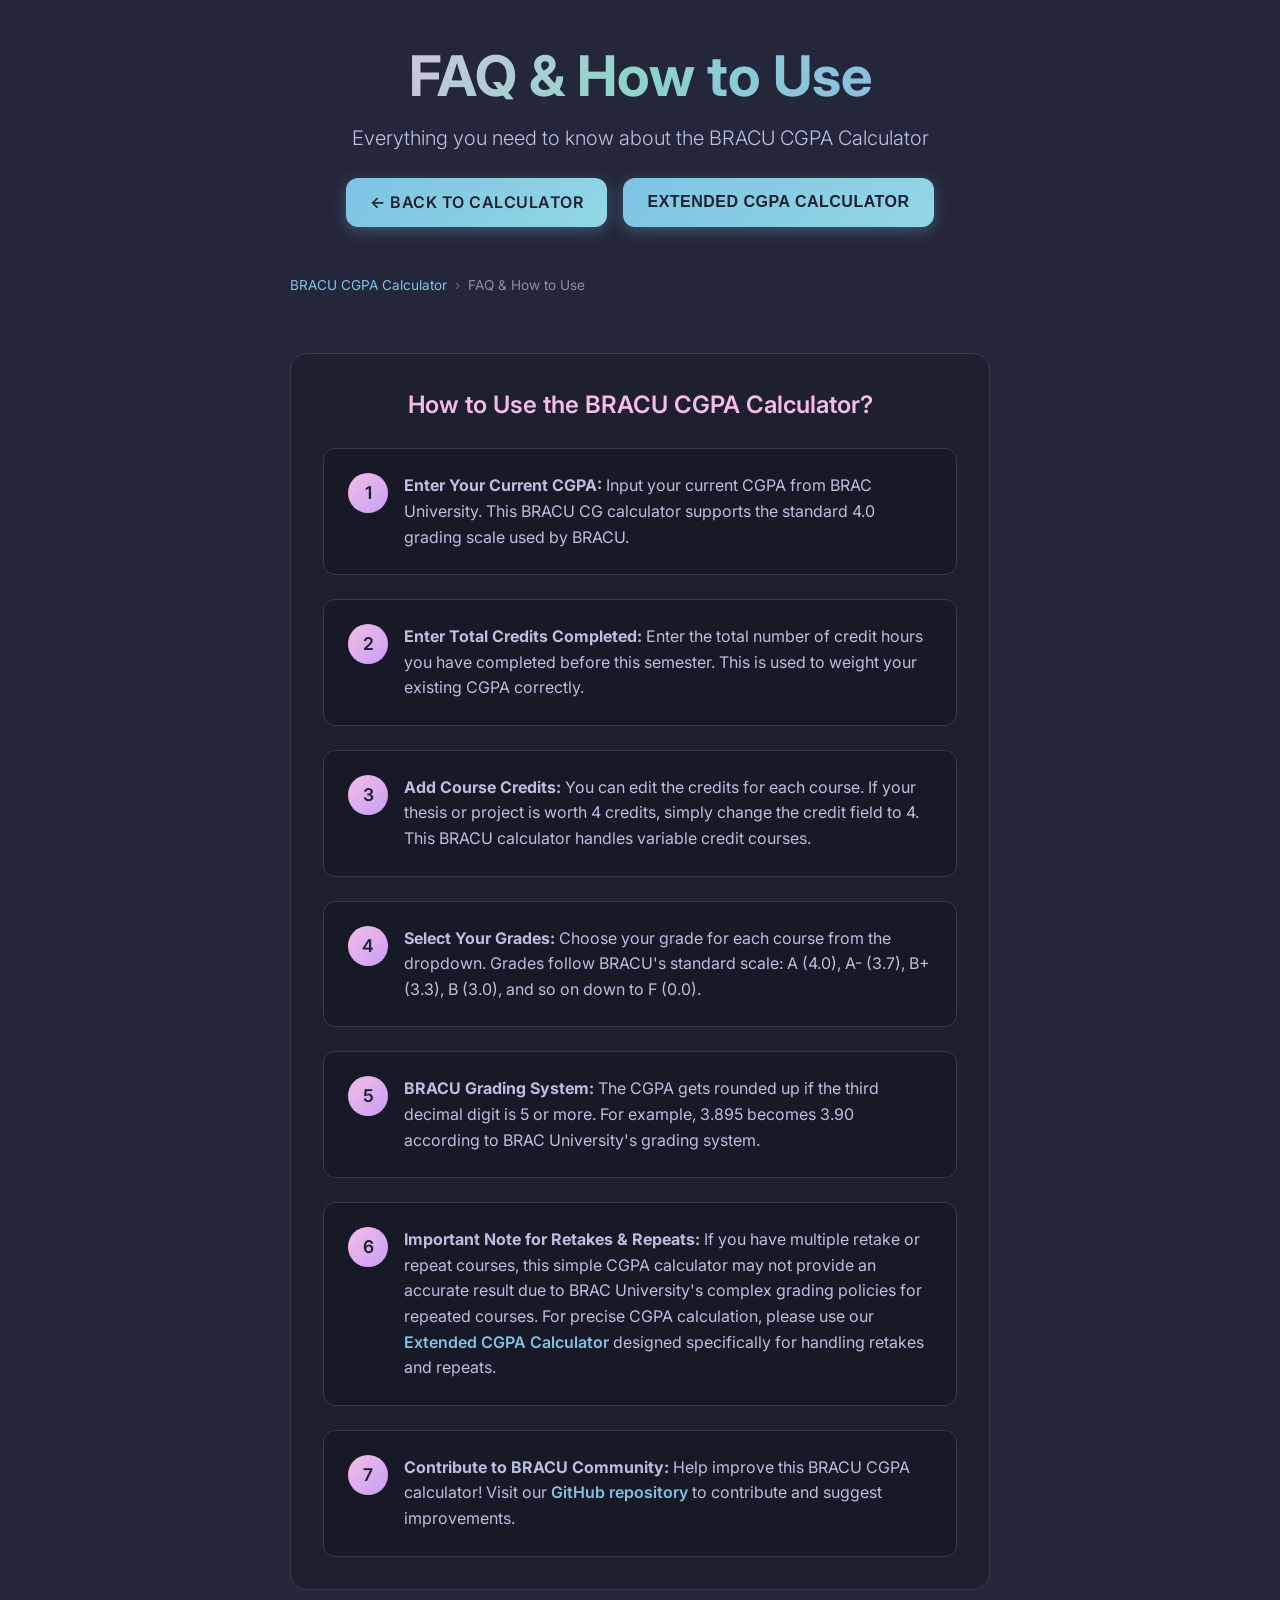
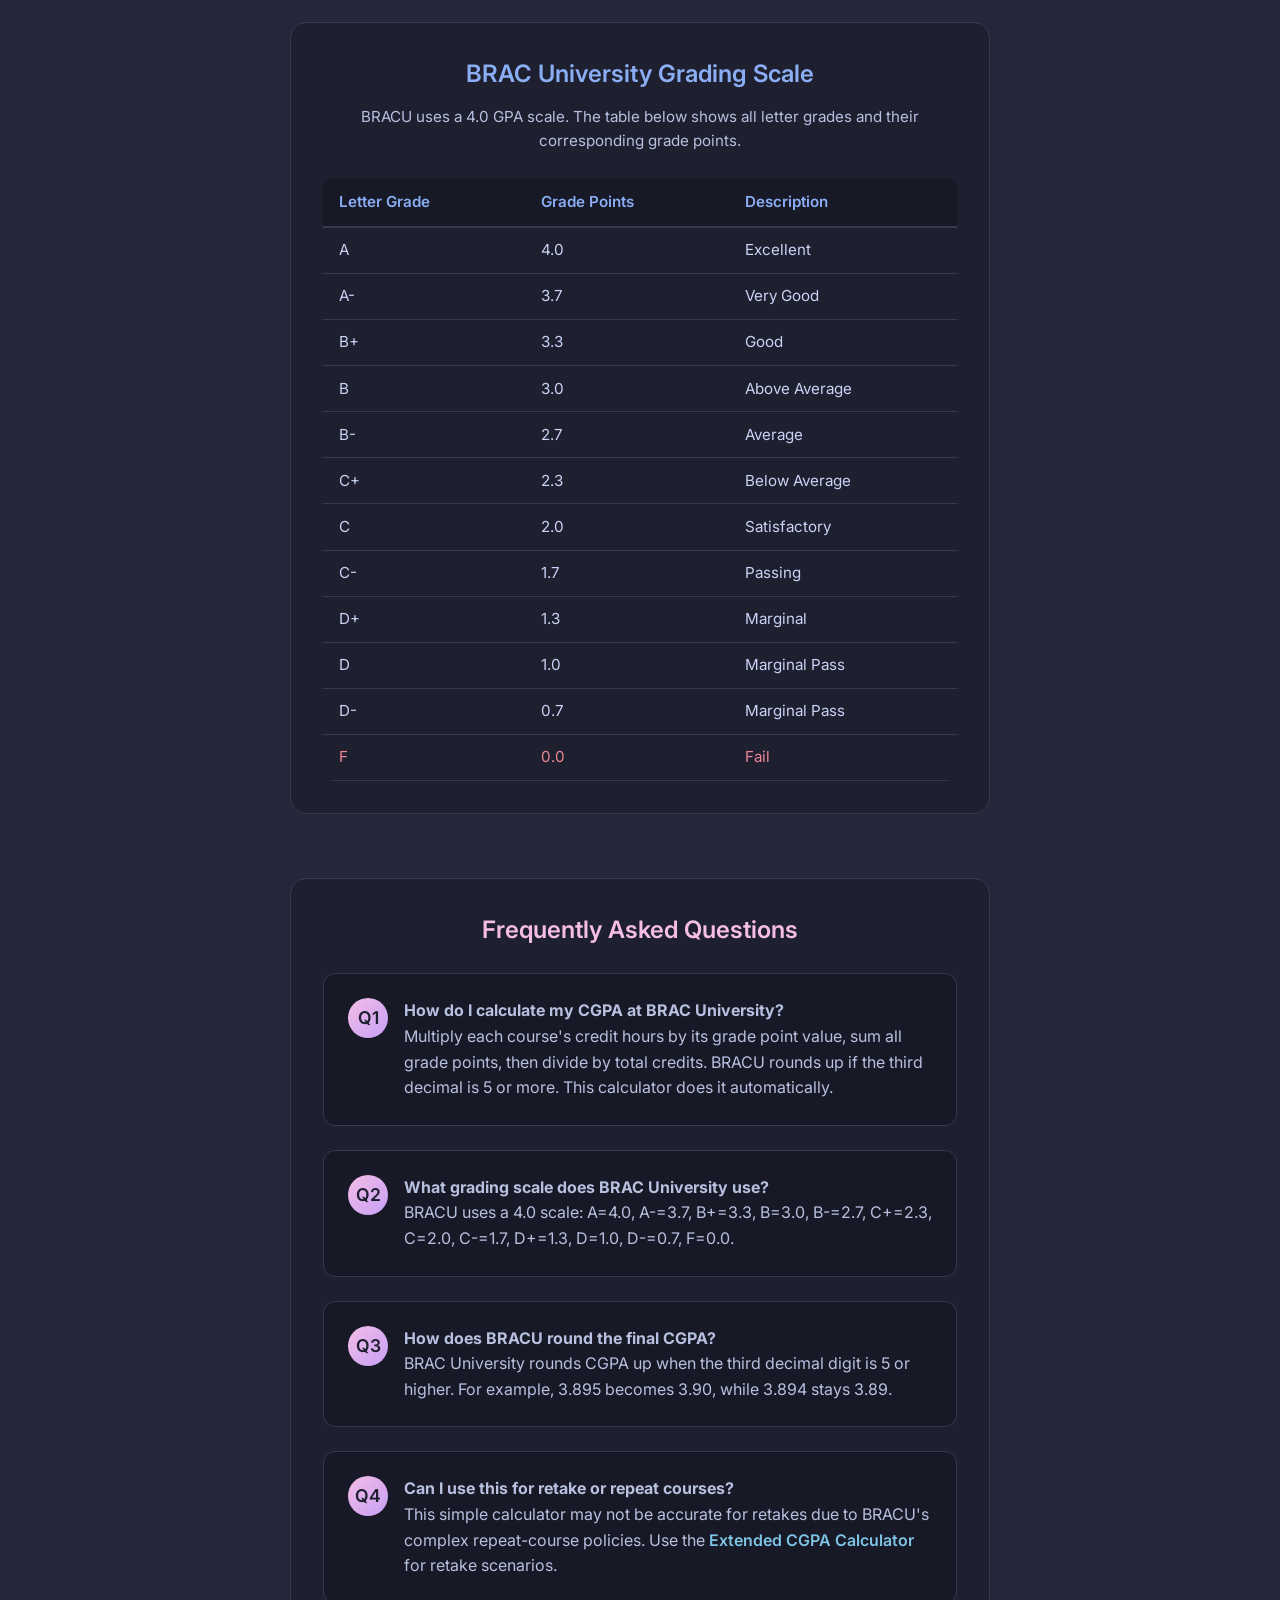
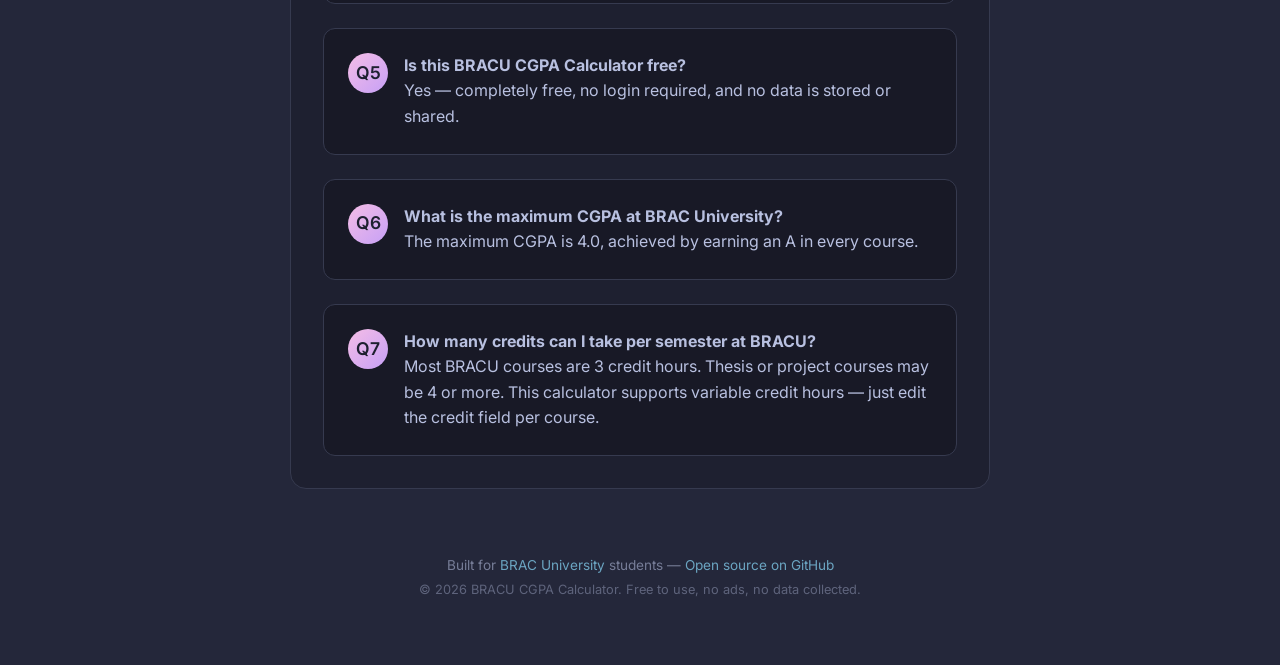
==== faq.html @ f89f16a8 "Optimized SEO and added FAQ page" ====
<!DOCTYPE html>
<html lang="en">
  <head>
    <!-- Google tag (gtag.js) -->
    <script async src="https://www.googletagmanager.com/gtag/js?id=G-V8XF8E885L"></script>
    <script>
      window.dataLayer = window.dataLayer || [];
      function gtag(){dataLayer.push(arguments);}
      gtag('js', new Date());
      gtag('config', 'G-V8XF8E885L');
    </script>
    <meta charset="UTF-8" />
    <meta name="viewport" content="width=device-width, initial-scale=1.0" />

    <!-- SEO Meta Tags -->
    <title>BRACU CGPA Calculator – FAQ & How to Use Guide</title>
    <meta name="description" content="Learn how to use the BRACU CGPA Calculator. Understand BRAC University's grading scale, CGPA rounding rules, retake policies, and get answers to common questions." />
    <meta name="keywords" content="bracu cgpa calculator how to use, brac university grading scale, bracu cgpa rounding, how to calculate cgpa bracu, bracu grade calculator guide, brac university gpa faq, bracu cgpa retake calculator" />
    <meta name="author" content="BRACU CGPA Calculator" />
    <meta name="robots" content="index, follow, max-snippet:-1, max-image-preview:large, max-video-preview:-1" />
    <meta name="language" content="English" />
    <!-- Bing Verification -->
    <meta name="msvalidate.01" content="f8c51f0c7c2448a6900e82aba6c98d94" />
    <!-- Mobile / PWA -->
    <meta name="theme-color" content="#8bd5ca" />
    <meta name="mobile-web-app-capable" content="yes" />
    <meta name="apple-mobile-web-app-capable" content="yes" />
    <meta name="apple-mobile-web-app-status-bar-style" content="black-translucent" />
    <meta name="apple-mobile-web-app-title" content="BRACU CGPA" />
    <!-- Geo tags -->
    <meta name="geo.region" content="BD" />
    <meta name="geo.placename" content="Dhaka, Bangladesh" />
    <meta name="geo.position" content="23.8103;90.4125" />
    <meta name="ICBM" content="23.8103, 90.4125" />

    <!-- Open Graph -->
    <meta property="og:title" content="BRACU CGPA Calculator – FAQ & How to Use Guide" />
    <meta property="og:description" content="Learn how to use the BRACU CGPA Calculator. Understand BRAC University's grading scale, CGPA rounding rules, retake policies, and get answers to common questions." />
    <meta property="og:type" content="article" />
    <meta property="og:url" content="https://badhon495.github.io/bracu-cgpa-calculator/faq.html" />
    <meta property="og:image" content="https://badhon495.github.io/bracu-cgpa-calculator/og-image.png" />
    <meta property="og:image:width" content="1200" />
    <meta property="og:image:height" content="630" />
    <meta property="og:image:alt" content="BRACU CGPA Calculator – Fast & Ad-Free Grade Calculator for BRAC University" />
    <meta property="og:locale" content="en_US" />
    <meta property="og:site_name" content="BRACU CGPA Calculator" />

    <!-- Twitter Card -->
    <meta name="twitter:card" content="summary_large_image" />
    <meta name="twitter:title" content="BRACU CGPA Calculator – FAQ & How to Use Guide" />
    <meta name="twitter:description" content="Learn how to use the BRACU CGPA Calculator. Understand BRAC University's grading scale, CGPA rounding rules, and retake policies." />
    <meta name="twitter:image" content="https://badhon495.github.io/bracu-cgpa-calculator/og-image.png" />
    <meta name="twitter:image:alt" content="BRACU CGPA Calculator – FAQ & How to Use Guide" />
    <meta name="twitter:site" content="@badhon495" />

    <!-- Canonical URL -->
    <link rel="canonical" href="https://badhon495.github.io/bracu-cgpa-calculator/faq.html" />

    <!-- PWA Manifest -->
    <link rel="manifest" href="manifest.json" />

    <!-- Favicon -->
    <link rel="icon" type="image/png" href="https://badhon495.github.io/bracu-cgpa-calculator/favicon-32x32.png" sizes="32x32">
    <link rel="icon" type="image/png" href="https://badhon495.github.io/bracu-cgpa-calculator/favicon-16x16.png" sizes="16x16">
    <link rel="shortcut icon" type="image/png" href="https://badhon495.github.io/bracu-cgpa-calculator/favicon-32x32.png">
    <link rel="icon" type="image/x-icon" href="https://badhon495.github.io/bracu-cgpa-calculator/favicon.ico">
    <link rel="icon" type="image/svg+xml" href="https://badhon495.github.io/bracu-cgpa-calculator/favicon.svg">
    <link rel="apple-touch-icon" sizes="180x180" href="https://badhon495.github.io/bracu-cgpa-calculator/apple-touch-icon.png">

    <!-- JSON-LD: BreadcrumbList -->
    <script type="application/ld+json">
    {
      "@context": "https://schema.org",
      "@type": "BreadcrumbList",
      "itemListElement": [
        {
          "@type": "ListItem",
          "position": 1,
          "name": "BRACU CGPA Calculator",
          "item": "https://badhon495.github.io/bracu-cgpa-calculator/"
        },
        {
          "@type": "ListItem",
          "position": 2,
          "name": "FAQ & How to Use",
          "item": "https://badhon495.github.io/bracu-cgpa-calculator/faq.html"
        }
      ]
    }
    </script>

    <!-- JSON-LD: FAQPage -->
    <script type="application/ld+json">
    {
      "@context": "https://schema.org",
      "@type": "FAQPage",
      "mainEntity": [
        {
          "@type": "Question",
          "name": "How do I calculate my CGPA at BRAC University (BRACU)?",
          "acceptedAnswer": {
            "@type": "Answer",
            "text": "To calculate your CGPA at BRACU, multiply each course's credit hours by its grade point value (A=4.0, A-=3.7, B+=3.3, etc.), sum all grade points, then divide by the total credit hours. BRACU rounds up the result if the third decimal digit is 5 or more. Use the BRACU CGPA Calculator for instant results."
          }
        },
        {
          "@type": "Question",
          "name": "What grading scale does BRAC University use?",
          "acceptedAnswer": {
            "@type": "Answer",
            "text": "BRAC University uses a 4.0 grading scale: A=4.0, A-=3.7, B+=3.3, B=3.0, B-=2.7, C+=2.3, C=2.0, C-=1.7, D+=1.3, D=1.0, D-=0.7, F=0.0. BRACU rounds the final CGPA up if the third decimal place is 5 or higher."
          }
        },
        {
          "@type": "Question",
          "name": "How does BRACU round CGPA?",
          "acceptedAnswer": {
            "@type": "Answer",
            "text": "BRAC University rounds CGPA up if the third decimal digit is 5 or more. For example, a raw CGPA of 3.895 becomes 3.90, while 3.894 stays 3.89. This calculator applies that rounding rule automatically."
          }
        },
        {
          "@type": "Question",
          "name": "Can I use this calculator for retake or repeat courses?",
          "acceptedAnswer": {
            "@type": "Answer",
            "text": "This simple BRACU CGPA Calculator may not give accurate results if you have multiple retake or repeat courses, due to BRAC University's complex policies for repeated courses. Use the Extended CGPA Calculator at https://badhon495.github.io/should-i-retake/ for precise retake calculations."
          }
        },
        {
          "@type": "Question",
          "name": "Is this BRACU CGPA Calculator free?",
          "acceptedAnswer": {
            "@type": "Answer",
            "text": "Yes, this BRACU CGPA Calculator is completely free to use. No registration, no login, and no personal data is collected."
          }
        },
        {
          "@type": "Question",
          "name": "What is the maximum CGPA at BRAC University?",
          "acceptedAnswer": {
            "@type": "Answer",
            "text": "The maximum CGPA at BRAC University is 4.0, achieved by getting an A (4.0) in every course."
          }
        },
        {
          "@type": "Question",
          "name": "How many credits can I take per semester at BRACU?",
          "acceptedAnswer": {
            "@type": "Answer",
            "text": "Most courses at BRAC University are 3 credit hours. Some courses like thesis or projects may be 4 or more credits. This calculator supports variable credit hours per course — simply edit the credit field for each course."
          }
        }
      ]
    }
    </script>

    <!-- Critical CSS to prevent FOUC -->
    <style>
      * { margin: 0; padding: 0; box-sizing: border-box; }
      body {
        font-family: "Inter", -apple-system, BlinkMacSystemFont, "Segoe UI", Roboto, Oxygen, Ubuntu, Cantarell, sans-serif;
        background: #24273a;
        min-height: 100vh;
        color: #cad3f5;
        opacity: 0;
        transition: opacity 0.3s ease;
      }
      body.loaded { opacity: 1; }
      .initial-loader {
        position: fixed; top: 0; left: 0; width: 100%; height: 100%;
        background: #24273a; display: flex; align-items: center;
        justify-content: center; z-index: 9999; color: #cad3f5;
      }
      .initial-loader.hidden { opacity: 0; pointer-events: none; transition: opacity 0.3s ease; }
      .loader-content { text-align: center; }
      .loader-spinner {
        width: 40px; height: 40px;
        border: 4px solid rgba(202, 211, 245, 0.3);
        border-left: 4px solid #cad3f5;
        border-radius: 50%;
        animation: spin 1s linear infinite;
        margin: 1rem auto;
      }
      @keyframes spin { 0% { transform: rotate(0deg); } 100% { transform: rotate(360deg); } }
    </style>

    <!-- Preload fonts -->
    <link rel="preconnect" href="https://fonts.googleapis.com" />
    <link rel="preconnect" href="https://fonts.gstatic.com" crossorigin />
    <link
      href="https://fonts.googleapis.com/css2?family=Inter:wght@300;400;500;600;700&display=swap"
      rel="stylesheet"
      media="print"
      onload="this.media='all'; this.onload=null;"
    />
    <noscript>
      <link href="https://fonts.googleapis.com/css2?family=Inter:wght@300;400;500;600;700&display=swap" rel="stylesheet" />
    </noscript>

    <!-- Preload critical resources -->
    <link rel="preload" href="style.css" as="style" />
    <link rel="stylesheet" href="style.css" />

    <!-- Font loading script -->
    <script>
      (function() {
        if ('fonts' in document) {
          Promise.race([
            document.fonts.load('400 1em Inter'),
            document.fonts.load('600 1em Inter')
          ]).then(function() {
            document.body.classList.add('fonts-loaded');
          }).catch(function() {});
        }
      })();
    </script>
  </head>
  <body>

    <!-- Initial loader -->
    <div class="initial-loader" id="initialLoader">
      <div class="loader-content">
        <h2>BRACU CGPA Calculator</h2>
        <div class="loader-spinner"></div>
        <p>Loading...</p>
      </div>
    </div>

    <div class="container" id="main-content">

      <!-- Header -->
      <header class="header">
        <h1>FAQ &amp; How to Use</h1>
        <p>Everything you need to know about the BRACU CGPA Calculator</p>
        <div style="margin-top: 1.5rem; display: flex; gap: 1rem; justify-content: center; flex-wrap: wrap;">
          <a href="https://badhon495.github.io/bracu-cgpa-calculator/" class="simple-calculator-btn" aria-label="Go to BRACU CGPA Calculator">
            ← Back to Calculator
          </a>
          <button
            onclick="window.open('https://badhon495.github.io/should-i-retake/', '_blank')"
            class="simple-calculator-btn"
            aria-label="Open Extended CGPA Calculator"
          >
            Extended CGPA Calculator
          </button>
        </div>
      </header>

      <!-- Breadcrumb -->
      <nav class="breadcrumb" aria-label="Breadcrumb">
        <ol>
          <li><a href="https://badhon495.github.io/bracu-cgpa-calculator/">BRACU CGPA Calculator</a></li>
          <li aria-current="page">FAQ &amp; How to Use</li>
        </ol>
      </nav>

      <div class="faq-page-card">

        <!-- How to Use Section -->
        <section aria-labelledby="how-to-use-heading">
          <div class="how-to-use-card">
            <h2 id="how-to-use-heading">How to Use the BRACU CGPA Calculator?</h2>
            <div class="steps-container">
              <div class="step">
                <span class="step-number">1</span>
                <div class="step-content">
                  <p>
                    <strong>Enter Your Current CGPA:</strong> Input your current CGPA from BRAC University. This BRACU CG calculator supports the standard 4.0 grading scale used by BRACU.
                  </p>
                </div>
              </div>
              <div class="step">
                <span class="step-number">2</span>
                <div class="step-content">
                  <p>
                    <strong>Enter Total Credits Completed:</strong> Enter the total number of credit hours you have completed before this semester. This is used to weight your existing CGPA correctly.
                  </p>
                </div>
              </div>
              <div class="step">
                <span class="step-number">3</span>
                <div class="step-content">
                  <p>
                    <strong>Add Course Credits:</strong> You can edit the credits for each course. If your thesis or project is worth 4 credits, simply change the credit field to 4. This BRACU calculator handles variable credit courses.
                  </p>
                </div>
              </div>
              <div class="step">
                <span class="step-number">4</span>
                <div class="step-content">
                  <p>
                    <strong>Select Your Grades:</strong> Choose your grade for each course from the dropdown. Grades follow BRACU's standard scale: A (4.0), A- (3.7), B+ (3.3), B (3.0), and so on down to F (0.0).
                  </p>
                </div>
              </div>
              <div class="step">
                <span class="step-number">5</span>
                <div class="step-content">
                  <p>
                    <strong>BRACU Grading System:</strong> The CGPA gets rounded up if the third decimal digit is 5 or more. For example, 3.895 becomes 3.90 according to BRAC University's grading system.
                  </p>
                </div>
              </div>
              <div class="step">
                <span class="step-number">6</span>
                <div class="step-content">
                  <p>
                    <strong>Important Note for Retakes &amp; Repeats:</strong> If you have multiple retake or repeat courses, this simple CGPA calculator may not provide an accurate result due to BRAC University's complex grading policies for repeated courses. For precise CGPA calculation, please use our <a href="https://badhon495.github.io/should-i-retake/" target="_blank" rel="noopener noreferrer">Extended CGPA Calculator</a> designed specifically for handling retakes and repeats.
                  </p>
                </div>
              </div>
              <div class="step">
                <span class="step-number">7</span>
                <div class="step-content">
                  <p>
                    <strong>Contribute to BRACU Community:</strong> Help improve this BRACU CGPA calculator! Visit our
                    <a href="https://github.com/badhon495/BRACU-CGPA-Calculator" target="_blank" rel="noopener noreferrer">GitHub repository</a>
                    to contribute and suggest improvements.
                  </p>
                </div>
              </div>
            </div>
          </div>
        </section>

        <!-- BRACU Grading Table -->
        <section aria-labelledby="grading-table-heading" class="grading-section">
          <h2 id="grading-table-heading">BRAC University Grading Scale</h2>
          <p class="grading-intro">BRACU uses a 4.0 GPA scale. The table below shows all letter grades and their corresponding grade points.</p>
          <div class="grade-table-wrapper">
            <table class="grade-table" aria-label="BRAC University grading scale">
              <thead>
                <tr>
                  <th scope="col">Letter Grade</th>
                  <th scope="col">Grade Points</th>
                  <th scope="col">Description</th>
                </tr>
              </thead>
              <tbody>
                <tr><td>A</td><td>4.0</td><td>Excellent</td></tr>
                <tr><td>A-</td><td>3.7</td><td>Very Good</td></tr>
                <tr><td>B+</td><td>3.3</td><td>Good</td></tr>
                <tr><td>B</td><td>3.0</td><td>Above Average</td></tr>
                <tr><td>B-</td><td>2.7</td><td>Average</td></tr>
                <tr><td>C+</td><td>2.3</td><td>Below Average</td></tr>
                <tr><td>C</td><td>2.0</td><td>Satisfactory</td></tr>
                <tr><td>C-</td><td>1.7</td><td>Passing</td></tr>
                <tr><td>D+</td><td>1.3</td><td>Marginal</td></tr>
                <tr><td>D</td><td>1.0</td><td>Marginal Pass</td></tr>
                <tr><td>D-</td><td>0.7</td><td>Marginal Pass</td></tr>
                <tr class="fail-row"><td>F</td><td>0.0</td><td>Fail</td></tr>
              </tbody>
            </table>
          </div>
        </section>

        <!-- FAQ Section -->
        <section aria-labelledby="faq-heading">
          <div class="how-to-use-card">
            <h2 id="faq-heading">Frequently Asked Questions</h2>
            <div class="steps-container">
              <div class="step">
                <span class="step-number">Q1</span>
                <div class="step-content">
                  <p><strong>How do I calculate my CGPA at BRAC University?</strong><br>Multiply each course's credit hours by its grade point value, sum all grade points, then divide by total credits. BRACU rounds up if the third decimal is 5 or more. This calculator does it automatically.</p>
                </div>
              </div>
              <div class="step">
                <span class="step-number">Q2</span>
                <div class="step-content">
                  <p><strong>What grading scale does BRAC University use?</strong><br>BRACU uses a 4.0 scale: A=4.0, A-=3.7, B+=3.3, B=3.0, B-=2.7, C+=2.3, C=2.0, C-=1.7, D+=1.3, D=1.0, D-=0.7, F=0.0.</p>
                </div>
              </div>
              <div class="step">
                <span class="step-number">Q3</span>
                <div class="step-content">
                  <p><strong>How does BRACU round the final CGPA?</strong><br>BRAC University rounds CGPA up when the third decimal digit is 5 or higher. For example, 3.895 becomes 3.90, while 3.894 stays 3.89.</p>
                </div>
              </div>
              <div class="step">
                <span class="step-number">Q4</span>
                <div class="step-content">
                  <p><strong>Can I use this for retake or repeat courses?</strong><br>This simple calculator may not be accurate for retakes due to BRACU's complex repeat-course policies. Use the <a href="https://badhon495.github.io/should-i-retake/" target="_blank" rel="noopener noreferrer">Extended CGPA Calculator</a> for retake scenarios.</p>
                </div>
              </div>
              <div class="step">
                <span class="step-number">Q5</span>
                <div class="step-content">
                  <p><strong>Is this BRACU CGPA Calculator free?</strong><br>Yes — completely free, no login required, and no data is stored or shared.</p>
                </div>
              </div>
              <div class="step">
                <span class="step-number">Q6</span>
                <div class="step-content">
                  <p><strong>What is the maximum CGPA at BRAC University?</strong><br>The maximum CGPA is 4.0, achieved by earning an A in every course.</p>
                </div>
              </div>
              <div class="step">
                <span class="step-number">Q7</span>
                <div class="step-content">
                  <p><strong>How many credits can I take per semester at BRACU?</strong><br>Most BRACU courses are 3 credit hours. Thesis or project courses may be 4 or more. This calculator supports variable credit hours — just edit the credit field per course.</p>
                </div>
              </div>
            </div>
          </div>
        </section>

      </div><!-- /.faq-page-card -->

      <!-- Footer -->
      <footer class="site-footer" aria-label="Site footer">
        <p>
          Built for <a href="https://www.bracu.ac.bd/" target="_blank" rel="noopener noreferrer">BRAC University</a> students &mdash;
          <a href="https://github.com/badhon495/BRACU-CGPA-Calculator" target="_blank" rel="noopener noreferrer">Open source on GitHub</a>
        </p>
        <p class="footer-note">&copy; <span id="footer-year"></span> BRACU CGPA Calculator. Free to use, no ads, no data collected.</p>
      </footer>

    </div><!-- /.container -->

    <!-- Loading state management -->
    <script>
      function hideLoader() {
        const loader = document.getElementById("initialLoader");
        const body = document.body;
        if (loader && body) {
          loader.classList.add("hidden");
          body.classList.add("loaded");
        }
      }
      if (document.readyState === "loading") {
        document.addEventListener("DOMContentLoaded", () => setTimeout(hideLoader, 100));
      } else {
        setTimeout(hideLoader, 100);
      }
      window.addEventListener("load", hideLoader);
      setTimeout(hideLoader, 2000);

      const yearEl = document.getElementById("footer-year");
      if (yearEl) yearEl.textContent = new Date().getFullYear();
    </script>
  </body>
</html>
---- style.css ----
/* BRACU CGPA Calculator - Clean & Optimized */

/* Reset and base styles */
* {
    margin: 0;
    padding: 0;
    box-sizing: border-box;
}

html {
    font-display: swap;
}

body {
    font-family: -apple-system, BlinkMacSystemFont, 'Segoe UI', Roboto, Oxygen, Ubuntu, Cantarell, sans-serif;
    background: #24273a;
    min-height: 100vh;
    line-height: 1.6;
    color: #cad3f5;
}

body.fonts-loaded {
    font-family: 'Inter', -apple-system, BlinkMacSystemFont, 'Segoe UI', Roboto, Oxygen, Ubuntu, Cantarell, sans-serif;
}

/* Container */
.container {
    max-width: 800px;
    margin: 0 auto;
    padding: 2rem;
}

/* Header */
.header {
    text-align: center;
    margin-bottom: 3rem;
    color: #cad3f5;
}

.header h1 {
    font-size: 3.5rem;
    font-weight: 700;
    background: linear-gradient(135deg, #f5bde6, #8bd5ca, #8aadf4);
    -webkit-background-clip: text;
    -webkit-text-fill-color: transparent;
    background-clip: text;
}

.header p {
    font-size: 1.25rem;
    opacity: 0.9;
    font-weight: 300;
    margin-bottom: 1.5rem;
}

/* Simple Calculator Button */
.simple-calculator-btn {
    background: linear-gradient(135deg, #7dc4e4, #91d7e3);
    color: #1e2030;
    border: none;
    padding: 0.75rem 1.5rem;
    border-radius: 12px;
    font-size: 1rem;
    font-weight: 600;
    cursor: pointer;
    transition: transform 0.2s ease, box-shadow 0.2s ease;
    box-shadow: 0 4px 15px rgba(125, 196, 228, 0.3);
    text-transform: uppercase;
    letter-spacing: 0.5px;
}

.simple-calculator-btn:hover {
    transform: translateY(-2px);
    box-shadow: 0 8px 25px rgba(125, 196, 228, 0.4);
}

/* Main calculator card */
.calculator-card {
    background: #1e2030;
    border-radius: 24px;
    padding: 4rem 3rem;
    box-shadow: 0 25px 50px rgba(0, 0, 0, 0.5);
    margin-bottom: 2rem;
    border: 1px solid #363a4f;
    max-width: 700px;
    margin-left: auto;
    margin-right: auto;
}

.calculator-container {
    margin-bottom: 3rem;
}

/* Input sections */
.input-section {
    background: #181926;
    border-radius: 16px;
    padding: 2rem;
    margin-bottom: 2rem;
    border: 1px solid #363a4f;
}

.input-section h2 {
    color: #8aadf4;
    font-size: 1.5rem;
    font-weight: 600;
    margin-bottom: 1.5rem;
    text-align: center;
}

/* Input help text */
.input-help {
    color: rgba(255, 255, 255, 0.6);
    font-size: 0.8rem;
    margin-top: 0.5rem;
    display: block;
    line-height: 1.4;
}

/* Form groups */
.form-group {
    margin-bottom: 1.5rem;
}

.form-group label {
    display: block;
    color: #b8c0e0;
    font-size: 0.9rem;
    font-weight: 600;
    text-transform: uppercase;
    letter-spacing: 0.5px;
    margin-bottom: 0.5rem;
}

.form-group input {
    width: 100%;
    padding: 1rem 1.5rem;
    border: 2px solid #5b6078;
    border-radius: 12px;
    background: #181926;
    color: #cad3f5;
    font-size: 1rem;
    font-weight: 500;
    transition: border-color 0.2s ease;
    font-family: inherit;
}

.form-group input:focus {
    outline: none;
    border-color: #8aadf4;
    background: #1e2030;
}

.form-group input:hover {
    border-color: #6e738d;
}

/* Focus improvements for accessibility */
input:focus,
select:focus,
button:focus {
    outline: 2px solid #8bd5ca;
    outline-offset: 2px;
}

/* Remove number input spinners */
input[type="number"]::-webkit-outer-spin-button,
input[type="number"]::-webkit-inner-spin-button {
    -webkit-appearance: none;
    margin: 0;
}

input[type="number"] {
    -moz-appearance: textfield;
    appearance: textfield;
}

/* Buttons */
.generate-btn, .calculate-btn {
    background: linear-gradient(135deg, #8aadf4, #c6a0f6);
    color: #1e2030;
    border: none;
    padding: 1rem 2rem;
    border-radius: 12px;
    font-size: 1.1rem;
    font-weight: 600;
    cursor: pointer;
    transition: transform 0.2s ease, box-shadow 0.2s ease;
    box-shadow: 0 4px 15px rgba(138, 173, 244, 0.3);
    width: 100%;
    text-transform: uppercase;
    letter-spacing: 0.5px;
}

.generate-btn:hover, .calculate-btn:hover {
    transform: translateY(-2px);
    box-shadow: 0 8px 25px rgba(138, 173, 244, 0.4);
}

/* Course rows */
.course-row {
    display: flex;
    flex-wrap: wrap;
    align-items: center;
    justify-content: space-between;
    gap: 1rem;
    margin-bottom: 1rem;
    padding: 1rem;
    background: #1e2030;
    border: 1px solid #363a4f;
    border-radius: 12px;
    transition: transform 0.2s ease;
}

.course-row:hover {
    transform: translateY(-2px);
}

.course-row label {
    color: #8aadf4;
    font-weight: 600;
    margin: 0;
    min-width: 120px;
}

.course-row input,
.course-row select {
    padding: 0.75rem 1rem;
    border: 2px solid #5b6078;
    border-radius: 8px;
    background: #181926;
    color: #cad3f5;
    font-size: 1rem;
    transition: border-color 0.2s ease;
}

.course-row input:focus,
.course-row select:focus {
    outline: none;
    border-color: #8aadf4;
    background: #1e2030;
}

.course-row select {
    cursor: pointer;
    appearance: none;
    background-image: url("data:image/svg+xml;charset=UTF-8,%3csvg xmlns='http://www.w3.org/2000/svg' viewBox='0 0 24 24' fill='none' stroke='%23cad3f5' stroke-width='2' stroke-linecap='round' stroke-linejoin='round'%3e%3cpolyline points='6,9 12,15 18,9'%3e%3c/polyline%3e%3c/svg%3e");
    background-repeat: no-repeat;
    background-position: right 0.75rem center;
    background-size: 1rem;
    padding-right: 2.5rem;
}

/* Loading section */
.loading-section {
    text-align: center;
    margin: 2rem 0;
    padding: 2rem;
    background: #181926;
    border-radius: 12px;
    border: 1px solid #363a4f;
}

.loading-content {
    display: inline-flex;
    align-items: center;
    color: #cad3f5;
    font-weight: 600;
    gap: 0.75rem;
}

.spinner {
    width: 24px;
    height: 24px;
    border: 3px solid #5b6078;
    border-top: 3px solid #8aadf4;
    border-radius: 50%;
    animation: spin 1s linear infinite;
}

@keyframes spin {
    0% { transform: rotate(0deg); }
    100% { transform: rotate(360deg); }
}

/* Result section */
.result-section {
    background: linear-gradient(135deg, #a6da95, #94e2d5);
    color: #1e2030;
    padding: 2rem;
    border-radius: 16px;
    text-align: center;
    font-size: 1.2rem;
    font-weight: 600;
    margin-top: 2rem;
    box-shadow: 0 8px 25px rgba(166, 218, 149, 0.3);
}

/* Error message */
.error-message {
    background: rgba(237, 135, 150, 0.1);
    border: 1px solid rgba(237, 135, 150, 0.3);
    color: #ed8796;
    padding: 1rem 1.5rem;
    border-radius: 12px;
    text-align: center;
    font-weight: 600;
    margin-top: 2rem;
}

/* Error message improvements */
.error-message[role="alert"] {
    position: relative;
}

/* How to Use Section */
.how-to-use-card {
    background: #1e2030;
    border-radius: 16px;
    padding: 2rem;
    border: 1px solid #363a4f;
    margin-top: 2rem;
}

.how-to-use-card h2 {
    color: #f5bde6;
    font-size: 1.5rem;
    font-weight: 600;
    margin-bottom: 1.5rem;
    text-align: center;
}

.steps-container {
    display: flex;
    flex-direction: column;
    gap: 1.5rem;
}

.step {
    display: flex;
    align-items: flex-start;
    gap: 1rem;
    padding: 1.5rem;
    background: #181926;
    border: 1px solid #363a4f;
    border-radius: 12px;
}

.step-number {
    background: linear-gradient(135deg, #f5bde6, #c6a0f6);
    color: #1e2030;
    width: 2.5rem;
    height: 2.5rem;
    border-radius: 50%;
    display: flex;
    align-items: center;
    justify-content: center;
    font-weight: 600;
    font-size: 1.1rem;
    flex-shrink: 0;
}

.step-content p {
    margin: 0;
    color: #b8c0e0;
    line-height: 1.6;
    font-size: 1rem;
}

.step-content a {
    color: #7dc4e4;
    text-decoration: none;
    font-weight: 600;
}

.step-content a:hover {
    text-decoration: underline;
}

/* Responsive design */
@media (max-width: 768px) {
    .container {
        padding: 1rem;
        max-width: 100%;
    }
    
    .header h1 {
        font-size: 2.5rem;
    }
    
    .calculator-card {
        padding: 2rem 1.5rem;
        max-width: 100%;
        margin: 0 auto 2rem auto;
    }
    
    .input-section {
        padding: 1.5rem;
    }
    
    .course-row {
        flex-direction: column;
        align-items: stretch;
        gap: 0.5rem;
    }
    
    .course-row input,
    .course-row select {
        width: 100%;
    }
    
    .course-row label {
        min-width: auto;
        text-align: center;
    }
    
    .step {
        padding: 1rem;
        gap: 0.8rem;
    }
    
    .step-number {
        width: 2rem;
        height: 2rem;
        font-size: 0.9rem;
    }
    
    .step-content p {
        font-size: 0.9rem;
    }
}

@media (max-width: 480px) {
    .header h1 {
        font-size: 2rem;
    }
    
    .calculator-card {
        padding: 1.5rem 1rem;
    }
    
    .input-section {
        padding: 1rem;
    }
    
    .generate-btn, .calculate-btn {
        padding: 0.8rem 1.5rem;
        font-size: 1rem;
    }
}

/* Accessibility */
@media (prefers-reduced-motion: reduce) {
    * {
        animation-duration: 0.01ms !important;
        transition-duration: 0.01ms !important;
    }
}

/* Focus styles for accessibility */
button:focus,
input:focus,
select:focus {
    outline: 2px solid #8aadf4;
    outline-offset: 2px;
}

/* Breadcrumb */
.breadcrumb {
    max-width: 700px;
    margin: 0 auto 1.5rem auto;
    font-size: 0.85rem;
}

.breadcrumb ol {
    list-style: none;
    display: flex;
    gap: 0.5rem;
    align-items: center;
    flex-wrap: wrap;
}

.breadcrumb li + li::before {
    content: "›";
    color: rgba(202, 211, 245, 0.4);
    margin-right: 0.5rem;
}

.breadcrumb a {
    color: #7dc4e4;
    text-decoration: none;
}

.breadcrumb a:hover {
    text-decoration: underline;
}

.breadcrumb [aria-current="page"] {
    color: rgba(202, 211, 245, 0.6);
}

/* FAQ page wrapper card */
.faq-page-card {
    max-width: 700px;
    margin: 0 auto 2rem auto;
    display: flex;
    flex-direction: column;
    gap: 2rem;
}

/* Grading table section */
.grading-section {
    background: #1e2030;
    border: 1px solid #363a4f;
    border-radius: 16px;
    padding: 2rem;
}

.grading-section h2 {
    color: #8aadf4;
    font-size: 1.5rem;
    font-weight: 600;
    margin-bottom: 0.75rem;
    text-align: center;
}

.grading-intro {
    color: #b8c0e0;
    font-size: 0.95rem;
    text-align: center;
    margin-bottom: 1.5rem;
}

.grade-table-wrapper {
    overflow-x: auto;
    border-radius: 12px;
}

.grade-table {
    width: 100%;
    border-collapse: collapse;
    font-size: 0.95rem;
}

.grade-table th {
    background: #181926;
    color: #8aadf4;
    font-weight: 600;
    padding: 0.75rem 1rem;
    text-align: left;
    border-bottom: 2px solid #363a4f;
}

.grade-table td {
    padding: 0.65rem 1rem;
    color: #cad3f5;
    border-bottom: 1px solid #363a4f;
}

.grade-table tbody tr:hover {
    background: #181926;
}

.grade-table .fail-row td {
    color: #ed8796;
}

/* Nav link as anchor styled same as button */
a.simple-calculator-btn {
    display: inline-block;
    text-decoration: none;
}

/* FAQ Section */
.faq-section {
    max-width: 700px;
    margin: 0 auto 3rem auto;
}

.faq-section h2 {
    color: #8aadf4;
    font-size: 1.75rem;
    font-weight: 700;
    text-align: center;
    margin-bottom: 1.5rem;
}

.faq-list {
    display: flex;
    flex-direction: column;
    gap: 1rem;
}

.faq-item {
    background: #1e2030;
    border: 1px solid #363a4f;
    border-radius: 12px;
    padding: 1.25rem 1.5rem;
}

.faq-item h3 {
    color: #f5bde6;
    font-size: 1rem;
    font-weight: 600;
    margin-bottom: 0.5rem;
}

.faq-item p {
    color: #b8c0e0;
    font-size: 0.95rem;
    line-height: 1.6;
    margin: 0;
}

.faq-item a {
    color: #7dc4e4;
    text-decoration: none;
    font-weight: 600;
}

.faq-item a:hover {
    text-decoration: underline;
}

@media (max-width: 768px) {
    .faq-section {
        margin-bottom: 2rem;
    }
    .faq-section h2 {
        font-size: 1.4rem;
    }
}

/* Footer */
.site-footer {
    text-align: center;
    padding: 2rem 1rem;
    color: rgba(202, 211, 245, 0.5);
    font-size: 0.85rem;
    line-height: 1.8;
    max-width: 700px;
    margin: 0 auto;
}

.site-footer a {
    color: rgba(125, 196, 228, 0.8);
    text-decoration: none;
}

.site-footer a:hover {
    color: #7dc4e4;
    text-decoration: underline;
}

.footer-note {
    font-size: 0.8rem;
    opacity: 0.7;
}

/* Selection styling */
::selection {
    background: rgba(138, 173, 244, 0.3);
    color: #cad3f5;
}
---- style.css ----
/* BRACU CGPA Calculator - Clean & Optimized */

/* Reset and base styles */
* {
    margin: 0;
    padding: 0;
    box-sizing: border-box;
}

html {
    font-display: swap;
}

body {
    font-family: -apple-system, BlinkMacSystemFont, 'Segoe UI', Roboto, Oxygen, Ubuntu, Cantarell, sans-serif;
    background: #24273a;
    min-height: 100vh;
    line-height: 1.6;
    color: #cad3f5;
}

body.fonts-loaded {
    font-family: 'Inter', -apple-system, BlinkMacSystemFont, 'Segoe UI', Roboto, Oxygen, Ubuntu, Cantarell, sans-serif;
}

/* Container */
.container {
    max-width: 800px;
    margin: 0 auto;
    padding: 2rem;
}

/* Header */
.header {
    text-align: center;
    margin-bottom: 3rem;
    color: #cad3f5;
}

.header h1 {
    font-size: 3.5rem;
    font-weight: 700;
    background: linear-gradient(135deg, #f5bde6, #8bd5ca, #8aadf4);
    -webkit-background-clip: text;
    -webkit-text-fill-color: transparent;
    background-clip: text;
}

.header p {
    font-size: 1.25rem;
    opacity: 0.9;
    font-weight: 300;
    margin-bottom: 1.5rem;
}

/* Simple Calculator Button */
.simple-calculator-btn {
    background: linear-gradient(135deg, #7dc4e4, #91d7e3);
    color: #1e2030;
    border: none;
    padding: 0.75rem 1.5rem;
    border-radius: 12px;
    font-size: 1rem;
    font-weight: 600;
    cursor: pointer;
    transition: transform 0.2s ease, box-shadow 0.2s ease;
    box-shadow: 0 4px 15px rgba(125, 196, 228, 0.3);
    text-transform: uppercase;
    letter-spacing: 0.5px;
}

.simple-calculator-btn:hover {
    transform: translateY(-2px);
    box-shadow: 0 8px 25px rgba(125, 196, 228, 0.4);
}

/* Main calculator card */
.calculator-card {
    background: #1e2030;
    border-radius: 24px;
    padding: 4rem 3rem;
    box-shadow: 0 25px 50px rgba(0, 0, 0, 0.5);
    margin-bottom: 2rem;
    border: 1px solid #363a4f;
    max-width: 700px;
    margin-left: auto;
    margin-right: auto;
}

.calculator-container {
    margin-bottom: 3rem;
}

/* Input sections */
.input-section {
    background: #181926;
    border-radius: 16px;
    padding: 2rem;
    margin-bottom: 2rem;
    border: 1px solid #363a4f;
}

.input-section h2 {
    color: #8aadf4;
    font-size: 1.5rem;
    font-weight: 600;
    margin-bottom: 1.5rem;
    text-align: center;
}

/* Input help text */
.input-help {
    color: rgba(255, 255, 255, 0.6);
    font-size: 0.8rem;
    margin-top: 0.5rem;
    display: block;
    line-height: 1.4;
}

/* Form groups */
.form-group {
    margin-bottom: 1.5rem;
}

.form-group label {
    display: block;
    color: #b8c0e0;
    font-size: 0.9rem;
    font-weight: 600;
    text-transform: uppercase;
    letter-spacing: 0.5px;
    margin-bottom: 0.5rem;
}

.form-group input {
    width: 100%;
    padding: 1rem 1.5rem;
    border: 2px solid #5b6078;
    border-radius: 12px;
    background: #181926;
    color: #cad3f5;
    font-size: 1rem;
    font-weight: 500;
    transition: border-color 0.2s ease;
    font-family: inherit;
}

.form-group input:focus {
    outline: none;
    border-color: #8aadf4;
    background: #1e2030;
}

.form-group input:hover {
    border-color: #6e738d;
}

/* Focus improvements for accessibility */
input:focus,
select:focus,
button:focus {
    outline: 2px solid #8bd5ca;
    outline-offset: 2px;
}

/* Remove number input spinners */
input[type="number"]::-webkit-outer-spin-button,
input[type="number"]::-webkit-inner-spin-button {
    -webkit-appearance: none;
    margin: 0;
}

input[type="number"] {
    -moz-appearance: textfield;
    appearance: textfield;
}

/* Buttons */
.generate-btn, .calculate-btn {
    background: linear-gradient(135deg, #8aadf4, #c6a0f6);
    color: #1e2030;
    border: none;
    padding: 1rem 2rem;
    border-radius: 12px;
    font-size: 1.1rem;
    font-weight: 600;
    cursor: pointer;
    transition: transform 0.2s ease, box-shadow 0.2s ease;
    box-shadow: 0 4px 15px rgba(138, 173, 244, 0.3);
    width: 100%;
    text-transform: uppercase;
    letter-spacing: 0.5px;
}

.generate-btn:hover, .calculate-btn:hover {
    transform: translateY(-2px);
    box-shadow: 0 8px 25px rgba(138, 173, 244, 0.4);
}

/* Course rows */
.course-row {
    display: flex;
    flex-wrap: wrap;
    align-items: center;
    justify-content: space-between;
    gap: 1rem;
    margin-bottom: 1rem;
    padding: 1rem;
    background: #1e2030;
    border: 1px solid #363a4f;
    border-radius: 12px;
    transition: transform 0.2s ease;
}

.course-row:hover {
    transform: translateY(-2px);
}

.course-row label {
    color: #8aadf4;
    font-weight: 600;
    margin: 0;
    min-width: 120px;
}

.course-row input,
.course-row select {
    padding: 0.75rem 1rem;
    border: 2px solid #5b6078;
    border-radius: 8px;
    background: #181926;
    color: #cad3f5;
    font-size: 1rem;
    transition: border-color 0.2s ease;
}

.course-row input:focus,
.course-row select:focus {
    outline: none;
    border-color: #8aadf4;
    background: #1e2030;
}

.course-row select {
    cursor: pointer;
    appearance: none;
    background-image: url("data:image/svg+xml;charset=UTF-8,%3csvg xmlns='http://www.w3.org/2000/svg' viewBox='0 0 24 24' fill='none' stroke='%23cad3f5' stroke-width='2' stroke-linecap='round' stroke-linejoin='round'%3e%3cpolyline points='6,9 12,15 18,9'%3e%3c/polyline%3e%3c/svg%3e");
    background-repeat: no-repeat;
    background-position: right 0.75rem center;
    background-size: 1rem;
    padding-right: 2.5rem;
}

/* Loading section */
.loading-section {
    text-align: center;
    margin: 2rem 0;
    padding: 2rem;
    background: #181926;
    border-radius: 12px;
    border: 1px solid #363a4f;
}

.loading-content {
    display: inline-flex;
    align-items: center;
    color: #cad3f5;
    font-weight: 600;
    gap: 0.75rem;
}

.spinner {
    width: 24px;
    height: 24px;
    border: 3px solid #5b6078;
    border-top: 3px solid #8aadf4;
    border-radius: 50%;
    animation: spin 1s linear infinite;
}

@keyframes spin {
    0% { transform: rotate(0deg); }
    100% { transform: rotate(360deg); }
}

/* Result section */
.result-section {
    background: linear-gradient(135deg, #a6da95, #94e2d5);
    color: #1e2030;
    padding: 2rem;
    border-radius: 16px;
    text-align: center;
    font-size: 1.2rem;
    font-weight: 600;
    margin-top: 2rem;
    box-shadow: 0 8px 25px rgba(166, 218, 149, 0.3);
}

/* Error message */
.error-message {
    background: rgba(237, 135, 150, 0.1);
    border: 1px solid rgba(237, 135, 150, 0.3);
    color: #ed8796;
    padding: 1rem 1.5rem;
    border-radius: 12px;
    text-align: center;
    font-weight: 600;
    margin-top: 2rem;
}

/* Error message improvements */
.error-message[role="alert"] {
    position: relative;
}

/* How to Use Section */
.how-to-use-card {
    background: #1e2030;
    border-radius: 16px;
    padding: 2rem;
    border: 1px solid #363a4f;
    margin-top: 2rem;
}

.how-to-use-card h2 {
    color: #f5bde6;
    font-size: 1.5rem;
    font-weight: 600;
    margin-bottom: 1.5rem;
    text-align: center;
}

.steps-container {
    display: flex;
    flex-direction: column;
    gap: 1.5rem;
}

.step {
    display: flex;
    align-items: flex-start;
    gap: 1rem;
    padding: 1.5rem;
    background: #181926;
    border: 1px solid #363a4f;
    border-radius: 12px;
}

.step-number {
    background: linear-gradient(135deg, #f5bde6, #c6a0f6);
    color: #1e2030;
    width: 2.5rem;
    height: 2.5rem;
    border-radius: 50%;
    display: flex;
    align-items: center;
    justify-content: center;
    font-weight: 600;
    font-size: 1.1rem;
    flex-shrink: 0;
}

.step-content p {
    margin: 0;
    color: #b8c0e0;
    line-height: 1.6;
    font-size: 1rem;
}

.step-content a {
    color: #7dc4e4;
    text-decoration: none;
    font-weight: 600;
}

.step-content a:hover {
    text-decoration: underline;
}

/* Responsive design */
@media (max-width: 768px) {
    .container {
        padding: 1rem;
        max-width: 100%;
    }
    
    .header h1 {
        font-size: 2.5rem;
    }
    
    .calculator-card {
        padding: 2rem 1.5rem;
        max-width: 100%;
        margin: 0 auto 2rem auto;
    }
    
    .input-section {
        padding: 1.5rem;
    }
    
    .course-row {
        flex-direction: column;
        align-items: stretch;
        gap: 0.5rem;
    }
    
    .course-row input,
    .course-row select {
        width: 100%;
    }
    
    .course-row label {
        min-width: auto;
        text-align: center;
    }
    
    .step {
        padding: 1rem;
        gap: 0.8rem;
    }
    
    .step-number {
        width: 2rem;
        height: 2rem;
        font-size: 0.9rem;
    }
    
    .step-content p {
        font-size: 0.9rem;
    }
}

@media (max-width: 480px) {
    .header h1 {
        font-size: 2rem;
    }
    
    .calculator-card {
        padding: 1.5rem 1rem;
    }
    
    .input-section {
        padding: 1rem;
    }
    
    .generate-btn, .calculate-btn {
        padding: 0.8rem 1.5rem;
        font-size: 1rem;
    }
}

/* Accessibility */
@media (prefers-reduced-motion: reduce) {
    * {
        animation-duration: 0.01ms !important;
        transition-duration: 0.01ms !important;
    }
}

/* Focus styles for accessibility */
button:focus,
input:focus,
select:focus {
    outline: 2px solid #8aadf4;
    outline-offset: 2px;
}

/* Breadcrumb */
.breadcrumb {
    max-width: 700px;
    margin: 0 auto 1.5rem auto;
    font-size: 0.85rem;
}

.breadcrumb ol {
    list-style: none;
    display: flex;
    gap: 0.5rem;
    align-items: center;
    flex-wrap: wrap;
}

.breadcrumb li + li::before {
    content: "›";
    color: rgba(202, 211, 245, 0.4);
    margin-right: 0.5rem;
}

.breadcrumb a {
    color: #7dc4e4;
    text-decoration: none;
}

.breadcrumb a:hover {
    text-decoration: underline;
}

.breadcrumb [aria-current="page"] {
    color: rgba(202, 211, 245, 0.6);
}

/* FAQ page wrapper card */
.faq-page-card {
    max-width: 700px;
    margin: 0 auto 2rem auto;
    display: flex;
    flex-direction: column;
    gap: 2rem;
}

/* Grading table section */
.grading-section {
    background: #1e2030;
    border: 1px solid #363a4f;
    border-radius: 16px;
    padding: 2rem;
}

.grading-section h2 {
    color: #8aadf4;
    font-size: 1.5rem;
    font-weight: 600;
    margin-bottom: 0.75rem;
    text-align: center;
}

.grading-intro {
    color: #b8c0e0;
    font-size: 0.95rem;
    text-align: center;
    margin-bottom: 1.5rem;
}

.grade-table-wrapper {
    overflow-x: auto;
    border-radius: 12px;
}

.grade-table {
    width: 100%;
    border-collapse: collapse;
    font-size: 0.95rem;
}

.grade-table th {
    background: #181926;
    color: #8aadf4;
    font-weight: 600;
    padding: 0.75rem 1rem;
    text-align: left;
    border-bottom: 2px solid #363a4f;
}

.grade-table td {
    padding: 0.65rem 1rem;
    color: #cad3f5;
    border-bottom: 1px solid #363a4f;
}

.grade-table tbody tr:hover {
    background: #181926;
}

.grade-table .fail-row td {
    color: #ed8796;
}

/* Nav link as anchor styled same as button */
a.simple-calculator-btn {
    display: inline-block;
    text-decoration: none;
}

/* FAQ Section */
.faq-section {
    max-width: 700px;
    margin: 0 auto 3rem auto;
}

.faq-section h2 {
    color: #8aadf4;
    font-size: 1.75rem;
    font-weight: 700;
    text-align: center;
    margin-bottom: 1.5rem;
}

.faq-list {
    display: flex;
    flex-direction: column;
    gap: 1rem;
}

.faq-item {
    background: #1e2030;
    border: 1px solid #363a4f;
    border-radius: 12px;
    padding: 1.25rem 1.5rem;
}

.faq-item h3 {
    color: #f5bde6;
    font-size: 1rem;
    font-weight: 600;
    margin-bottom: 0.5rem;
}

.faq-item p {
    color: #b8c0e0;
    font-size: 0.95rem;
    line-height: 1.6;
    margin: 0;
}

.faq-item a {
    color: #7dc4e4;
    text-decoration: none;
    font-weight: 600;
}

.faq-item a:hover {
    text-decoration: underline;
}

@media (max-width: 768px) {
    .faq-section {
        margin-bottom: 2rem;
    }
    .faq-section h2 {
        font-size: 1.4rem;
    }
}

/* Footer */
.site-footer {
    text-align: center;
    padding: 2rem 1rem;
    color: rgba(202, 211, 245, 0.5);
    font-size: 0.85rem;
    line-height: 1.8;
    max-width: 700px;
    margin: 0 auto;
}

.site-footer a {
    color: rgba(125, 196, 228, 0.8);
    text-decoration: none;
}

.site-footer a:hover {
    color: #7dc4e4;
    text-decoration: underline;
}

.footer-note {
    font-size: 0.8rem;
    opacity: 0.7;
}

/* Selection styling */
::selection {
    background: rgba(138, 173, 244, 0.3);
    color: #cad3f5;
}
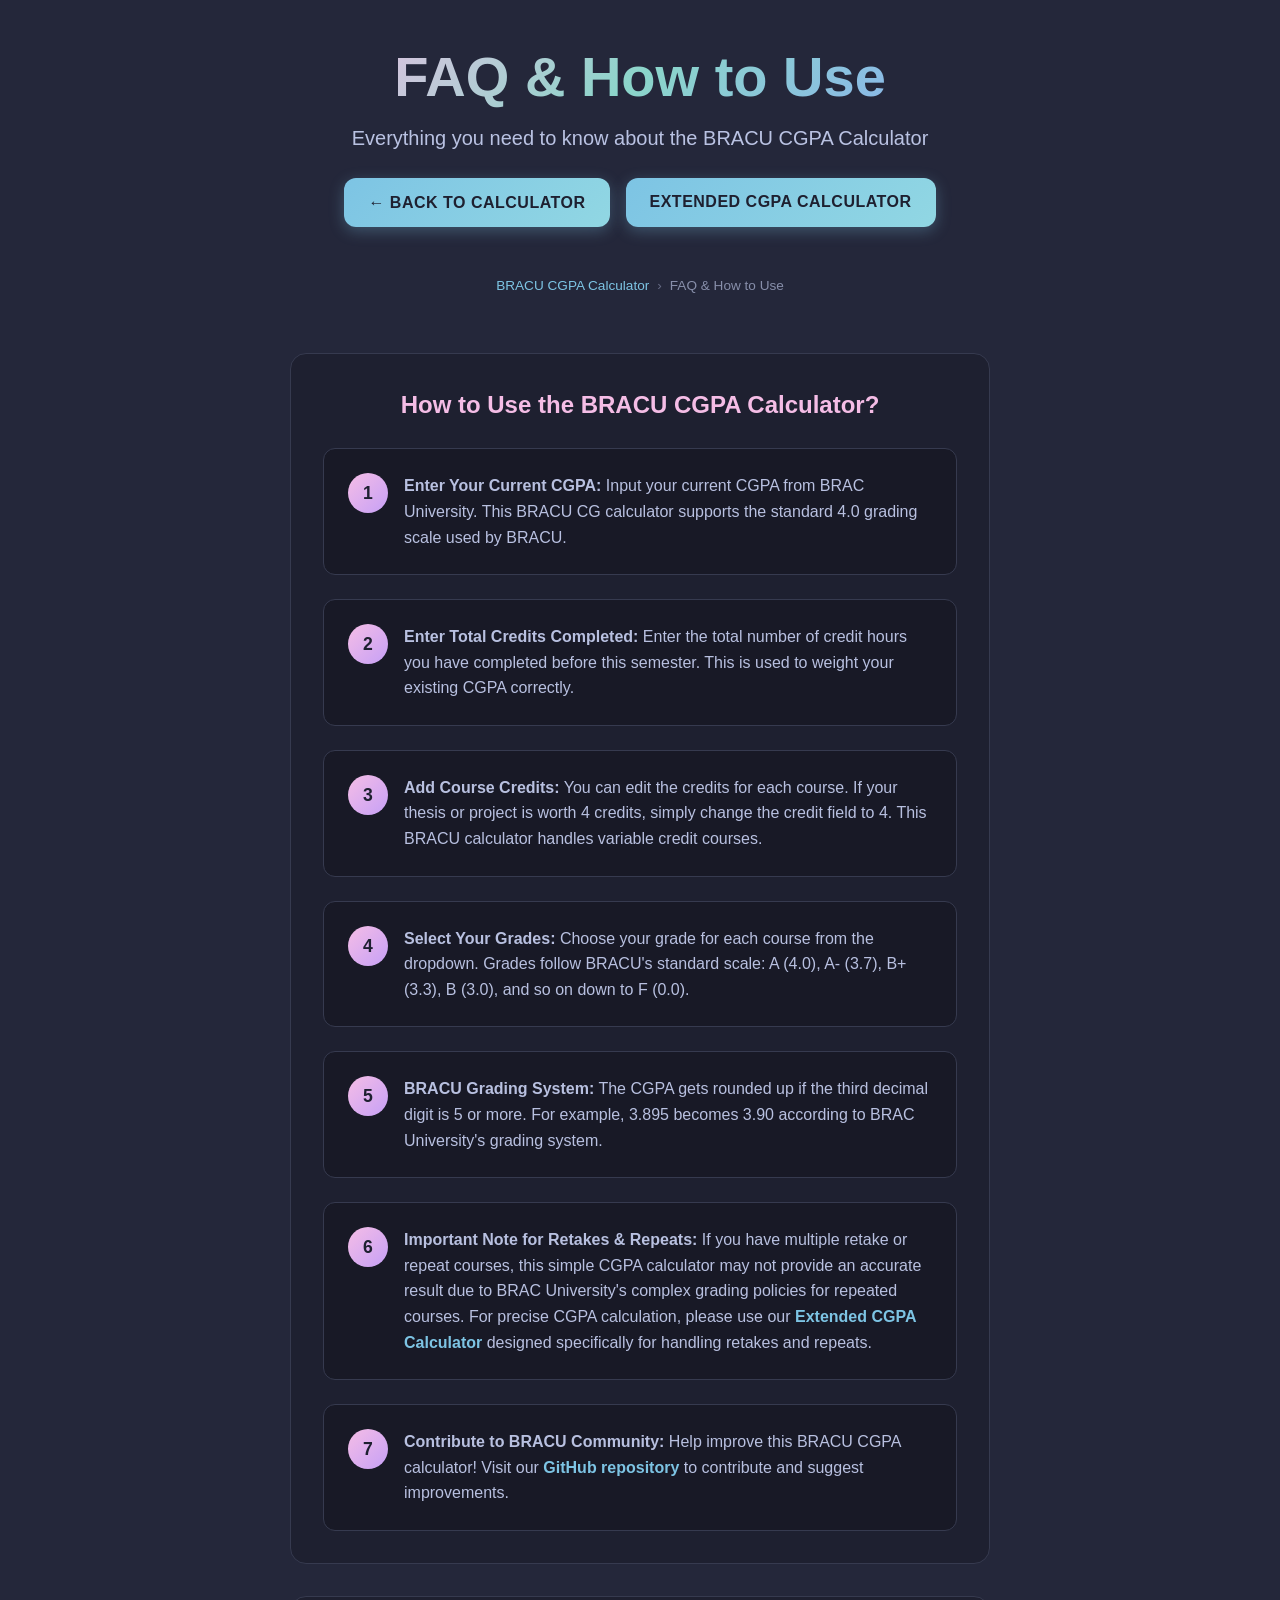
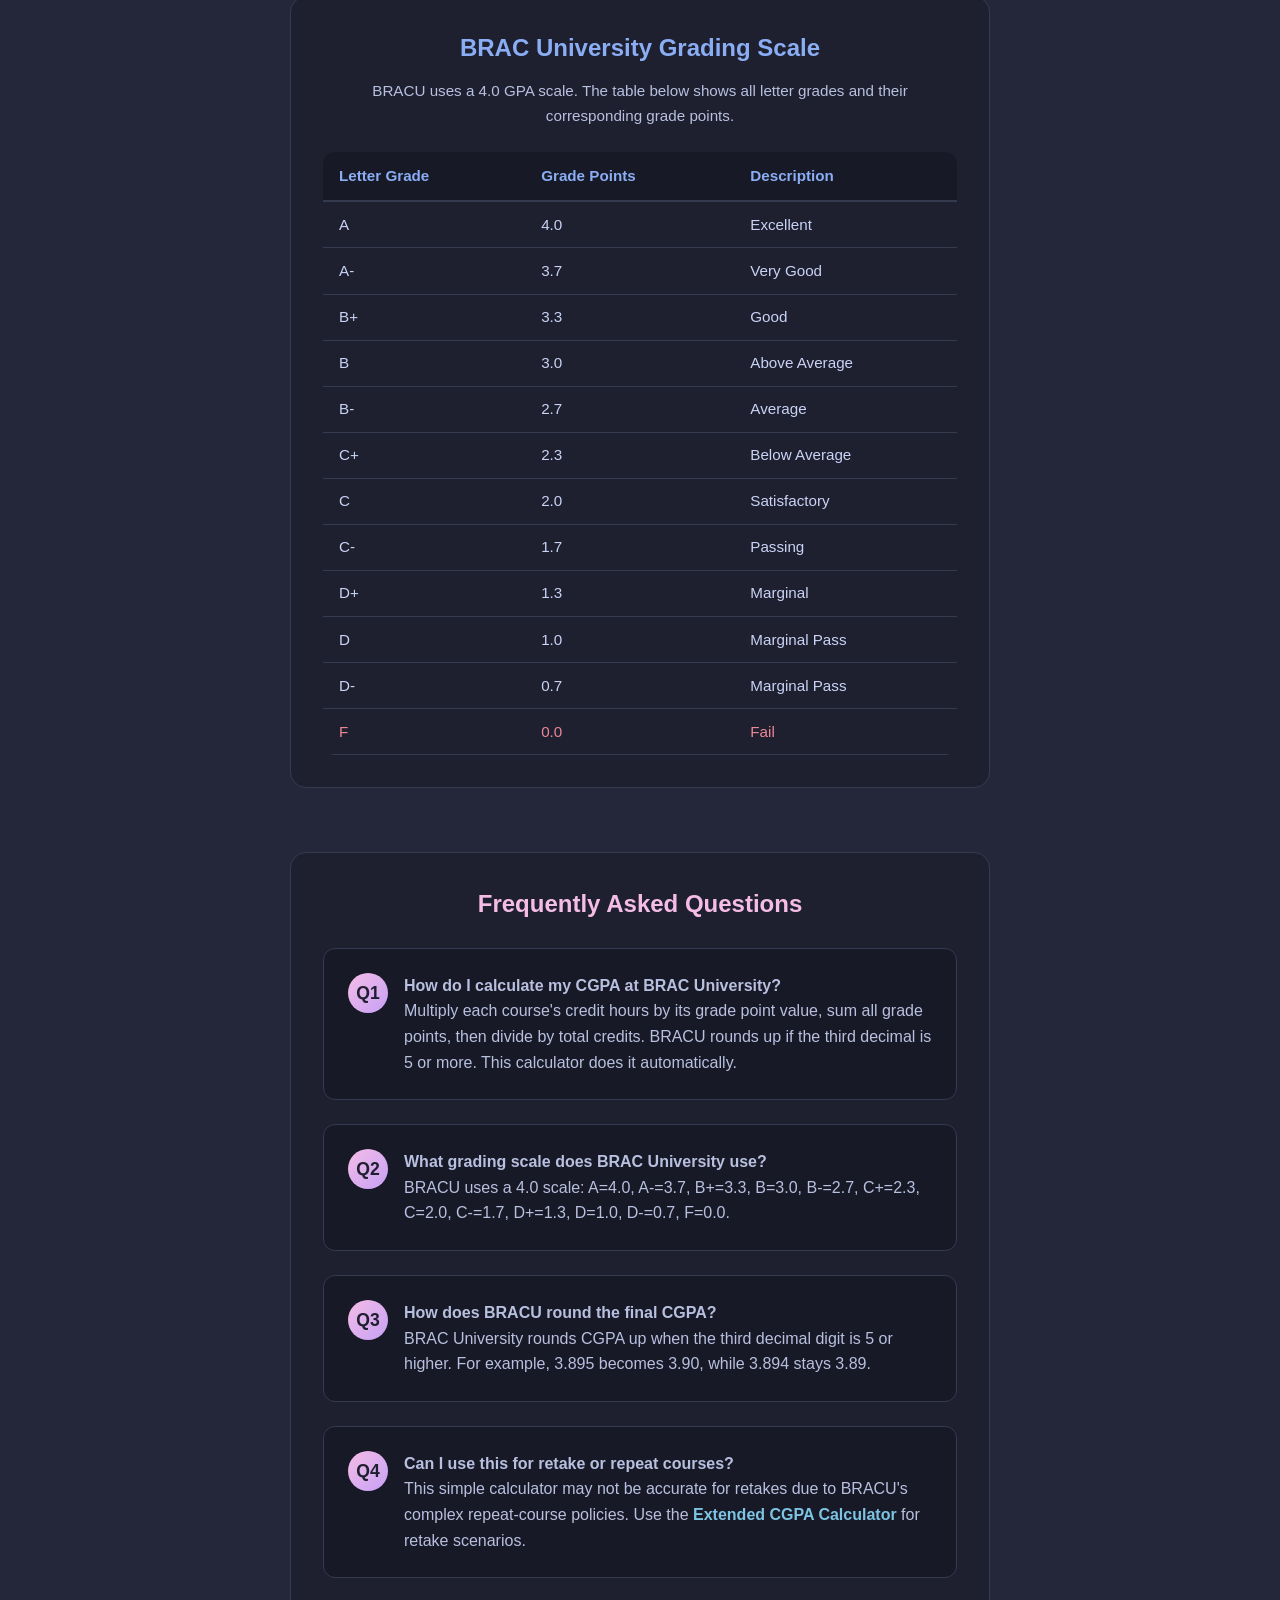
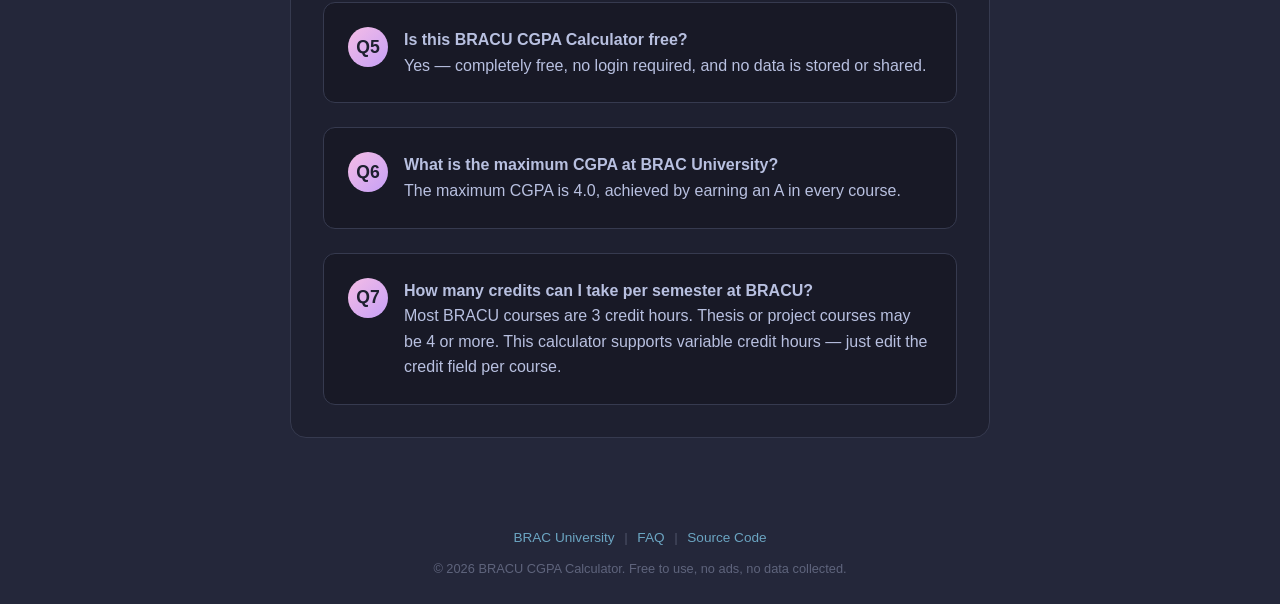
==== commit 2a08ac59: "added faq and making the website cleaner" ====
--- a/faq.html
+++ b/faq.html
@@ -408,16 +408,19 @@
 
       </div><!-- /.faq-page-card -->
 
-      <!-- Footer -->
-      <footer class="site-footer" aria-label="Site footer">
-        <p>
-          Built for <a href="https://www.bracu.ac.bd/" target="_blank" rel="noopener noreferrer">BRAC University</a> students &mdash;
-          <a href="https://github.com/badhon495/BRACU-CGPA-Calculator" target="_blank" rel="noopener noreferrer">Open source on GitHub</a>
-        </p>
-        <p class="footer-note">&copy; <span id="footer-year"></span> BRACU CGPA Calculator. Free to use, no ads, no data collected.</p>
-      </footer>
-
     </div><!-- /.container -->
+
+    <!-- Footer outside container to avoid padding gap -->
+    <footer class="site-footer" aria-label="Site footer">
+      <nav class="footer-links" aria-label="Footer navigation">
+        <a href="https://www.bracu.ac.bd/" target="_blank" rel="noopener noreferrer">BRAC University</a>
+        <span class="footer-sep">|</span>
+        <a href="https://badhon495.github.io/bracu-cgpa-calculator/faq.html">FAQ</a>
+        <span class="footer-sep">|</span>
+        <a href="https://github.com/badhon495/BRACU-CGPA-Calculator" target="_blank" rel="noopener noreferrer">Source Code</a>
+      </nav>
+      <p class="footer-note">&copy; <span id="footer-year"></span> BRACU CGPA Calculator. Free to use, no ads, no data collected.</p>
+    </footer>
 
     <!-- Loading state management -->
     <script>
--- a/style.css
+++ b/style.css
@@ -17,6 +17,14 @@
     min-height: 100vh;
     line-height: 1.6;
     color: #cad3f5;
+    display: flex;
+    flex-direction: column;
+}
+
+#main-content {
+    flex: 1;
+    display: flex;
+    flex-direction: column;
 }
 
 body.fonts-loaded {
@@ -78,7 +86,7 @@
 .calculator-card {
     background: #1e2030;
     border-radius: 24px;
-    padding: 4rem 3rem;
+    padding: 3rem;
     box-shadow: 0 25px 50px rgba(0, 0, 0, 0.5);
     margin-bottom: 2rem;
     border: 1px solid #363a4f;
@@ -88,7 +96,7 @@
 }
 
 .calculator-container {
-    margin-bottom: 3rem;
+    margin-bottom: 0;
 }
 
 /* Input sections */
@@ -96,7 +104,7 @@
     background: #181926;
     border-radius: 16px;
     padding: 2rem;
-    margin-bottom: 2rem;
+    margin-bottom: 1.5rem;
     border: 1px solid #363a4f;
 }
 
@@ -634,12 +642,23 @@
 /* Footer */
 .site-footer {
     text-align: center;
-    padding: 2rem 1rem;
+    padding: 1.5rem 1rem;
     color: rgba(202, 211, 245, 0.5);
     font-size: 0.85rem;
     line-height: 1.8;
-    max-width: 700px;
-    margin: 0 auto;
+}
+
+.footer-links {
+    display: flex;
+    align-items: center;
+    justify-content: center;
+    gap: 0.6rem;
+    flex-wrap: wrap;
+    margin-bottom: 0.4rem;
+}
+
+.footer-sep {
+    color: rgba(202, 211, 245, 0.25);
 }
 
 .site-footer a {
--- a/style.css
+++ b/style.css
@@ -17,6 +17,14 @@
     min-height: 100vh;
     line-height: 1.6;
     color: #cad3f5;
+    display: flex;
+    flex-direction: column;
+}
+
+#main-content {
+    flex: 1;
+    display: flex;
+    flex-direction: column;
 }
 
 body.fonts-loaded {
@@ -78,7 +86,7 @@
 .calculator-card {
     background: #1e2030;
     border-radius: 24px;
-    padding: 4rem 3rem;
+    padding: 3rem;
     box-shadow: 0 25px 50px rgba(0, 0, 0, 0.5);
     margin-bottom: 2rem;
     border: 1px solid #363a4f;
@@ -88,7 +96,7 @@
 }
 
 .calculator-container {
-    margin-bottom: 3rem;
+    margin-bottom: 0;
 }
 
 /* Input sections */
@@ -96,7 +104,7 @@
     background: #181926;
     border-radius: 16px;
     padding: 2rem;
-    margin-bottom: 2rem;
+    margin-bottom: 1.5rem;
     border: 1px solid #363a4f;
 }
 
@@ -634,12 +642,23 @@
 /* Footer */
 .site-footer {
     text-align: center;
-    padding: 2rem 1rem;
+    padding: 1.5rem 1rem;
     color: rgba(202, 211, 245, 0.5);
     font-size: 0.85rem;
     line-height: 1.8;
-    max-width: 700px;
-    margin: 0 auto;
+}
+
+.footer-links {
+    display: flex;
+    align-items: center;
+    justify-content: center;
+    gap: 0.6rem;
+    flex-wrap: wrap;
+    margin-bottom: 0.4rem;
+}
+
+.footer-sep {
+    color: rgba(202, 211, 245, 0.25);
 }
 
 .site-footer a {
